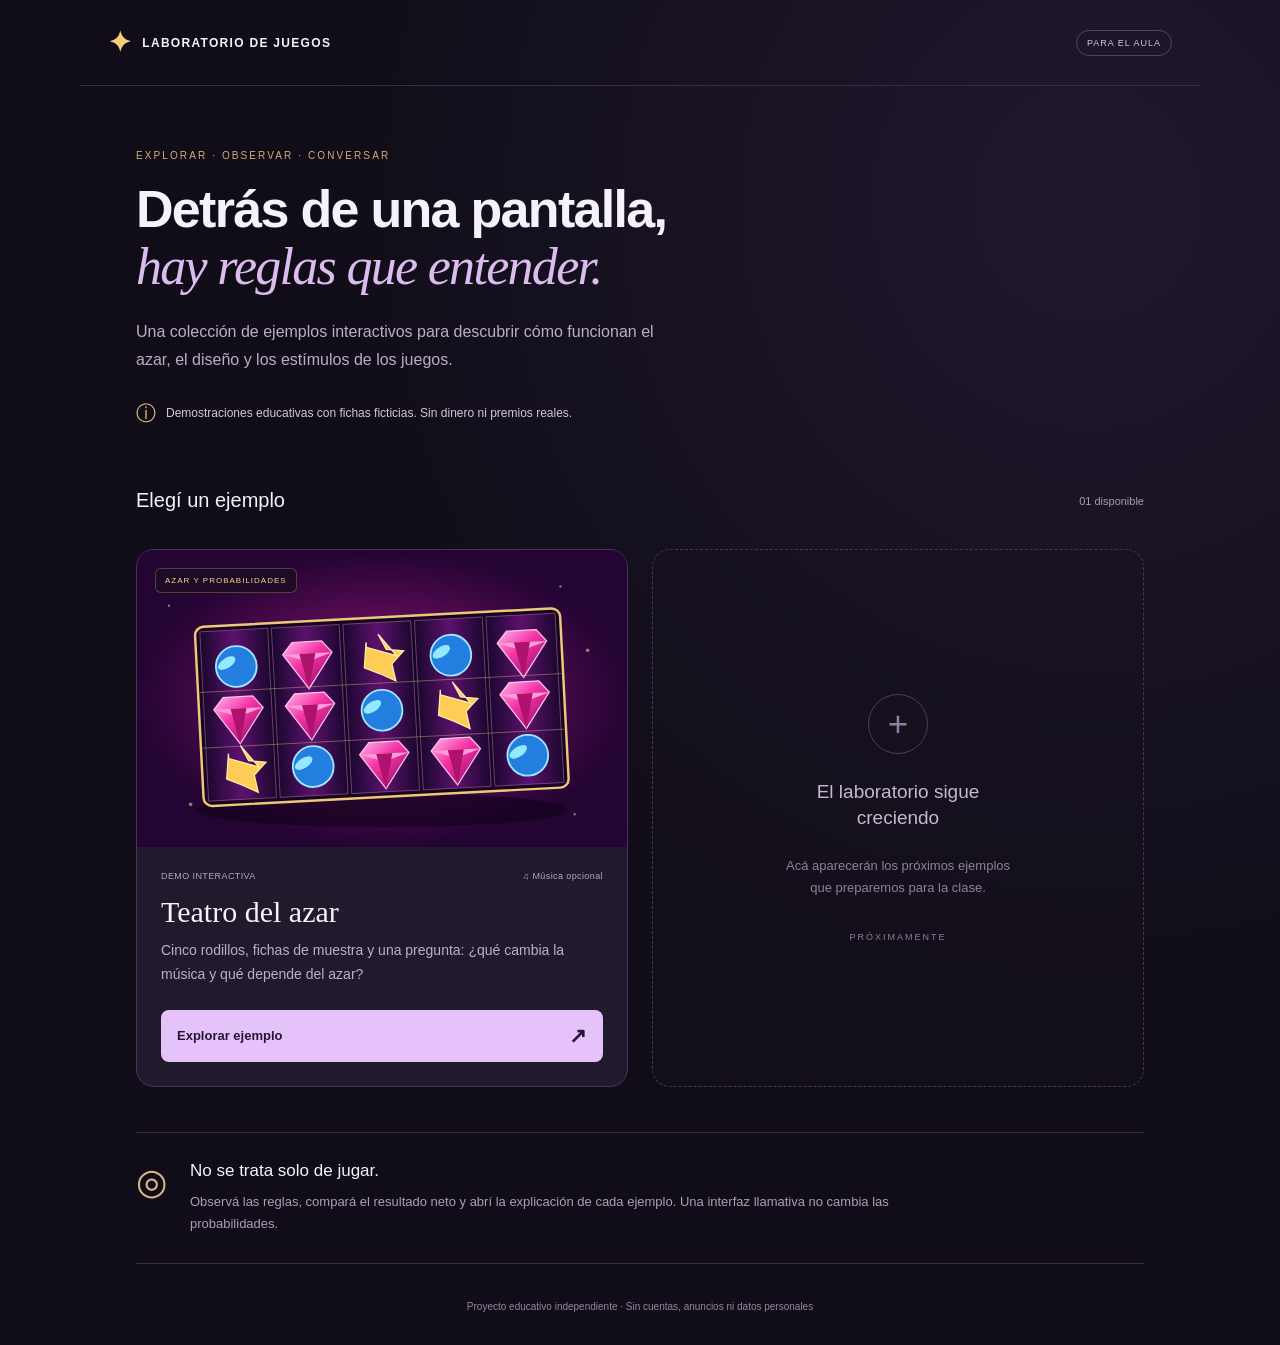
==== index.html @ a7aa3555 "Add educational game gallery and standalone Teatro del azar demo Open on a responsive selection scre" ====
<!doctype html>
<html lang="es"><head><meta charset="utf-8"><meta name="viewport" content="width=device-width,initial-scale=1"><title>Laboratorio de juegos · Ejemplos para el aula</title><link rel="stylesheet" href="gallery.css"></head><body>
<header class="site-header"><a class="brand" href="index.html"><span aria-hidden="true">✦</span> LABORATORIO DE JUEGOS</a><span class="tag">PARA EL AULA</span></header>
<main><section class="intro"><p class="eyebrow">EXPLORAR · OBSERVAR · CONVERSAR</p><h1>Detrás de una pantalla,<br><em>hay reglas que entender.</em></h1><p>Una colección de ejemplos interactivos para descubrir cómo funcionan el azar, el diseño y los estímulos de los juegos.</p><div class="note"><span aria-hidden="true">ⓘ</span> Demostraciones educativas con fichas ficticias. Sin dinero ni premios reales.</div></section>
<section class="catalog" aria-labelledby="examples"><div class="section-heading"><h2 id="examples">Elegí un ejemplo</h2><span>01 disponible</span></div><div class="cards"><a class="game-card" href="teatro-del-azar.html" aria-label="Abrir Teatro del azar"><div class="art"><img src="teatro-cover.svg" alt="Cinco rodillos violetas con gemas de colores y estrellas doradas"><span class="badge">AZAR Y PROBABILIDADES</span></div><div class="card-copy"><div class="card-meta"><span>DEMO INTERACTIVA</span><span>♫ Música opcional</span></div><h3>Teatro del azar</h3><p>Cinco rodillos, fichas de muestra y una pregunta: ¿qué cambia la música y qué depende del azar?</p><span class="open">Explorar ejemplo <span aria-hidden="true">↗</span></span></div></a><div class="coming"><span class="plus" aria-hidden="true">+</span><h3>El laboratorio sigue creciendo</h3><p>Acá aparecerán los próximos ejemplos que preparemos para la clase.</p><span class="coming-label">PRÓXIMAMENTE</span></div></div></section>
<section class="guide"><span class="guide-icon" aria-hidden="true">◎</span><div><h2>No se trata solo de jugar.</h2><p>Observá las reglas, compará el resultado neto y abrí la explicación de cada ejemplo. Una interfaz llamativa no cambia las probabilidades.</p></div></section></main><footer>Proyecto educativo independiente · Sin cuentas, anuncios ni datos personales</footer></body></html>
---- gallery.css ----
:root{color-scheme:dark;font-family:Arial,Helvetica,sans-serif;background:#100d18;color:#f6f2fb}*{box-sizing:border-box}body{margin:0;background:radial-gradient(ellipse at 85% 15%,#30213f88,transparent 50%),#100d18}a{color:inherit;text-decoration:none}a:focus-visible{outline:3px solid #dfbafc;outline-offset:6px}.site-header{max-width:1120px;margin:auto;display:flex;align-items:center;justify-content:space-between;padding:26px 28px;border-bottom:1px solid #342d40;gap:15px}.brand{font-size:12px;font-weight:700;letter-spacing:1.3px;display:flex;align-items:center;gap:10px}.brand>span{font-size:28px;color:#f7ce78}.tag{border:1px solid #51445e;padding:7px 10px;border-radius:20px;color:#d5c6e2;font-size:9px;letter-spacing:1px;white-space:nowrap}main{max-width:1064px;margin:auto;padding:0 28px}.intro{padding:64px 0 45px;max-width:720px}.eyebrow{font-size:10px;letter-spacing:2.1px;color:#d5ae75;margin:0 0 20px}h1{font-size:clamp(32px,4.5vw,52px);line-height:1.1;letter-spacing:-1.7px;margin:0 0 23px;font-weight:600}h1 em{font-family:Georgia,serif;font-weight:400;color:#dcbbed}.intro>p:not(.eyebrow){color:#b9afc6;font-size:16px;line-height:1.7;max-width:550px}.note{display:flex;align-items:center;gap:10px;font-size:12px;line-height:1.5;color:#d3c8dc;margin-top:25px}.note>span{color:#efc57b;font-size:20px}.section-heading{display:flex;justify-content:space-between;align-items:center;gap:15px;margin:0 0 20px}.section-heading h2{font-size:20px;font-weight:500}.section-heading>span{font-size:11px;color:#a79bb3}.cards{display:grid;grid-template-columns:1fr 1fr;gap:24px}.game-card{display:block;background:#211a2c;border:1px solid #4a365b;border-radius:18px;overflow:hidden;transition:border-color .2s,transform .2s}.game-card:hover{border-color:#c799e7;transform:translateY(-3px)}.art{position:relative;aspect-ratio:1.65;overflow:hidden;background:#370941}.art img{width:100%;height:100%;object-fit:cover;display:block}.badge{position:absolute;left:18px;top:18px;padding:7px 9px;background:#1b0d24cc;color:#f5d48f;border:1px solid #b28a6666;border-radius:6px;font-size:8px;letter-spacing:1px}.card-copy{padding:24px}.card-meta{display:flex;justify-content:space-between;gap:10px;font-size:9px;color:#b9a2c9;letter-spacing:.4px}.card-copy h3{font-family:Georgia,serif;font-size:30px;font-weight:400;margin:14px 0 10px}.card-copy p{font-size:14px;line-height:1.7;color:#bcb0c9;margin:0}.open{margin-top:23px;display:flex;justify-content:space-between;align-items:center;background:#e6c2fa;color:#281438;border-radius:8px;padding:14px 16px;font-size:13px;font-weight:bold}.open>span{font-size:21px}.coming{border:1px dashed #44384e;border-radius:18px;padding:40px;display:flex;flex-direction:column;align-items:center;justify-content:center;text-align:center;background:#19132055;color:#8f819d}.plus{display:grid;place-items:center;border:1px solid #4c3d57;border-radius:50%;height:60px;width:60px;font-size:35px;font-weight:300}.coming h3{color:#c6b8d2;font-size:19px;font-weight:400;max-width:220px;line-height:1.4;margin:25px 0 10px}.coming p{max-width:230px;font-size:13px;line-height:1.7}.coming-label{font-size:9px;letter-spacing:2px;margin-top:20px}.guide{display:flex;gap:23px;padding:28px 0;border-top:1px solid #342c3d;border-bottom:1px solid #342c3d;margin:45px 0 35px}.guide-icon{color:#d6b685;font-size:36px}.guide h2{font-size:17px;font-weight:500;margin:0 0 10px}.guide p{font-size:13px;line-height:1.7;color:#ac9eb8;margin:0;max-width:700px}footer{padding:0 25px 30px;text-align:center;font-size:10px;color:#95879f;line-height:1.6}@media(max-width:650px){.site-header{padding:20px}.brand{font-size:9px;letter-spacing:.8px}.brand>span{font-size:24px}.tag{font-size:8px;padding:6px 8px}main{padding:0 20px}.intro{padding:42px 0 25px}h1{font-size:34px}.intro>p:not(.eyebrow){font-size:14px}.cards{grid-template-columns:1fr}.coming{padding:25px}.coming .plus{height:42px;width:42px;font-size:25px}.coming h3{max-width:none;font-size:17px;margin:15px 0 5px}.coming p{max-width:270px;margin:7px 0}.coming-label{margin-top:13px}.guide{margin-top:30px;gap:15px}.card-copy{padding:20px}.section-heading h2{font-size:18px}}@media(prefers-reduced-motion:reduce){.game-card{transition:none}.game-card:hover{transform:none}}
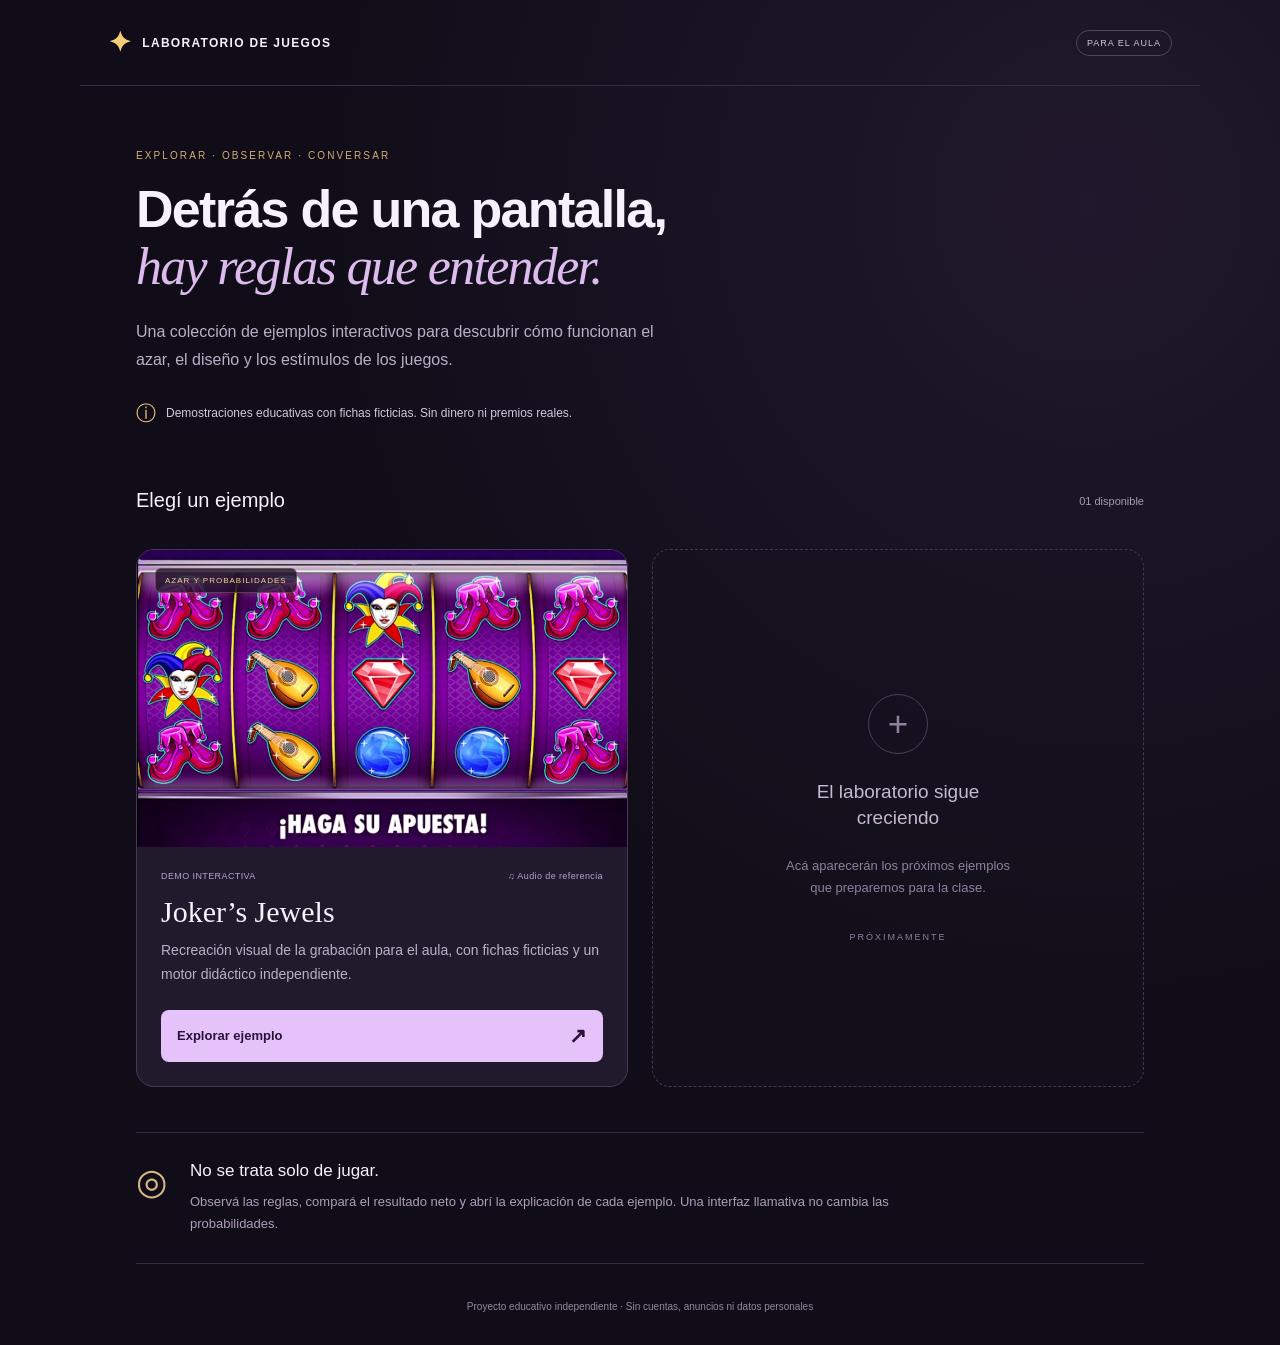
==== commit 91a104c8: "Reconstruct supplied recording visuals with source-frame atlas and interactive controls Render the r" ====
--- a/index.html
+++ b/index.html
@@ -2,5 +2,5 @@
 <html lang="es"><head><meta charset="utf-8"><meta name="viewport" content="width=device-width,initial-scale=1"><title>Laboratorio de juegos · Ejemplos para el aula</title><link rel="stylesheet" href="gallery.css"></head><body>
 <header class="site-header"><a class="brand" href="index.html"><span aria-hidden="true">✦</span> LABORATORIO DE JUEGOS</a><span class="tag">PARA EL AULA</span></header>
 <main><section class="intro"><p class="eyebrow">EXPLORAR · OBSERVAR · CONVERSAR</p><h1>Detrás de una pantalla,<br><em>hay reglas que entender.</em></h1><p>Una colección de ejemplos interactivos para descubrir cómo funcionan el azar, el diseño y los estímulos de los juegos.</p><div class="note"><span aria-hidden="true">ⓘ</span> Demostraciones educativas con fichas ficticias. Sin dinero ni premios reales.</div></section>
-<section class="catalog" aria-labelledby="examples"><div class="section-heading"><h2 id="examples">Elegí un ejemplo</h2><span>01 disponible</span></div><div class="cards"><a class="game-card" href="teatro-del-azar.html" aria-label="Abrir Teatro del azar"><div class="art"><img src="teatro-cover.svg" alt="Cinco rodillos violetas con gemas de colores y estrellas doradas"><span class="badge">AZAR Y PROBABILIDADES</span></div><div class="card-copy"><div class="card-meta"><span>DEMO INTERACTIVA</span><span>♫ Música opcional</span></div><h3>Teatro del azar</h3><p>Cinco rodillos, fichas de muestra y una pregunta: ¿qué cambia la música y qué depende del azar?</p><span class="open">Explorar ejemplo <span aria-hidden="true">↗</span></span></div></a><div class="coming"><span class="plus" aria-hidden="true">+</span><h3>El laboratorio sigue creciendo</h3><p>Acá aparecerán los próximos ejemplos que preparemos para la clase.</p><span class="coming-label">PRÓXIMAMENTE</span></div></div></section>
+<section class="catalog" aria-labelledby="examples"><div class="section-heading"><h2 id="examples">Elegí un ejemplo</h2><span>01 disponible</span></div><div class="cards"><a class="game-card" href="teatro-del-azar.html" aria-label="Abrir recreación visual"><div class="art"><img src="assets/reference-frame.jpg" alt="Cinco rodillos violetas con gemas de colores y estrellas doradas"><span class="badge">AZAR Y PROBABILIDADES</span></div><div class="card-copy"><div class="card-meta"><span>DEMO INTERACTIVA</span><span>♫ Audio de referencia</span></div><h3>Joker’s Jewels</h3><p>Recreación visual de la grabación para el aula, con fichas ficticias y un motor didáctico independiente.</p><span class="open">Explorar ejemplo <span aria-hidden="true">↗</span></span></div></a><div class="coming"><span class="plus" aria-hidden="true">+</span><h3>El laboratorio sigue creciendo</h3><p>Acá aparecerán los próximos ejemplos que preparemos para la clase.</p><span class="coming-label">PRÓXIMAMENTE</span></div></div></section>
 <section class="guide"><span class="guide-icon" aria-hidden="true">◎</span><div><h2>No se trata solo de jugar.</h2><p>Observá las reglas, compará el resultado neto y abrí la explicación de cada ejemplo. Una interfaz llamativa no cambia las probabilidades.</p></div></section></main><footer>Proyecto educativo independiente · Sin cuentas, anuncios ni datos personales</footer></body></html>
--- a/gallery.css
+++ b/gallery.css
@@ -1 +1,3 @@
 :root{color-scheme:dark;font-family:Arial,Helvetica,sans-serif;background:#100d18;color:#f6f2fb}*{box-sizing:border-box}body{margin:0;background:radial-gradient(ellipse at 85% 15%,#30213f88,transparent 50%),#100d18}a{color:inherit;text-decoration:none}a:focus-visible{outline:3px solid #dfbafc;outline-offset:6px}.site-header{max-width:1120px;margin:auto;display:flex;align-items:center;justify-content:space-between;padding:26px 28px;border-bottom:1px solid #342d40;gap:15px}.brand{font-size:12px;font-weight:700;letter-spacing:1.3px;display:flex;align-items:center;gap:10px}.brand>span{font-size:28px;color:#f7ce78}.tag{border:1px solid #51445e;padding:7px 10px;border-radius:20px;color:#d5c6e2;font-size:9px;letter-spacing:1px;white-space:nowrap}main{max-width:1064px;margin:auto;padding:0 28px}.intro{padding:64px 0 45px;max-width:720px}.eyebrow{font-size:10px;letter-spacing:2.1px;color:#d5ae75;margin:0 0 20px}h1{font-size:clamp(32px,4.5vw,52px);line-height:1.1;letter-spacing:-1.7px;margin:0 0 23px;font-weight:600}h1 em{font-family:Georgia,serif;font-weight:400;color:#dcbbed}.intro>p:not(.eyebrow){color:#b9afc6;font-size:16px;line-height:1.7;max-width:550px}.note{display:flex;align-items:center;gap:10px;font-size:12px;line-height:1.5;color:#d3c8dc;margin-top:25px}.note>span{color:#efc57b;font-size:20px}.section-heading{display:flex;justify-content:space-between;align-items:center;gap:15px;margin:0 0 20px}.section-heading h2{font-size:20px;font-weight:500}.section-heading>span{font-size:11px;color:#a79bb3}.cards{display:grid;grid-template-columns:1fr 1fr;gap:24px}.game-card{display:block;background:#211a2c;border:1px solid #4a365b;border-radius:18px;overflow:hidden;transition:border-color .2s,transform .2s}.game-card:hover{border-color:#c799e7;transform:translateY(-3px)}.art{position:relative;aspect-ratio:1.65;overflow:hidden;background:#370941}.art img{width:100%;height:100%;object-fit:cover;display:block}.badge{position:absolute;left:18px;top:18px;padding:7px 9px;background:#1b0d24cc;color:#f5d48f;border:1px solid #b28a6666;border-radius:6px;font-size:8px;letter-spacing:1px}.card-copy{padding:24px}.card-meta{display:flex;justify-content:space-between;gap:10px;font-size:9px;color:#b9a2c9;letter-spacing:.4px}.card-copy h3{font-family:Georgia,serif;font-size:30px;font-weight:400;margin:14px 0 10px}.card-copy p{font-size:14px;line-height:1.7;color:#bcb0c9;margin:0}.open{margin-top:23px;display:flex;justify-content:space-between;align-items:center;background:#e6c2fa;color:#281438;border-radius:8px;padding:14px 16px;font-size:13px;font-weight:bold}.open>span{font-size:21px}.coming{border:1px dashed #44384e;border-radius:18px;padding:40px;display:flex;flex-direction:column;align-items:center;justify-content:center;text-align:center;background:#19132055;color:#8f819d}.plus{display:grid;place-items:center;border:1px solid #4c3d57;border-radius:50%;height:60px;width:60px;font-size:35px;font-weight:300}.coming h3{color:#c6b8d2;font-size:19px;font-weight:400;max-width:220px;line-height:1.4;margin:25px 0 10px}.coming p{max-width:230px;font-size:13px;line-height:1.7}.coming-label{font-size:9px;letter-spacing:2px;margin-top:20px}.guide{display:flex;gap:23px;padding:28px 0;border-top:1px solid #342c3d;border-bottom:1px solid #342c3d;margin:45px 0 35px}.guide-icon{color:#d6b685;font-size:36px}.guide h2{font-size:17px;font-weight:500;margin:0 0 10px}.guide p{font-size:13px;line-height:1.7;color:#ac9eb8;margin:0;max-width:700px}footer{padding:0 25px 30px;text-align:center;font-size:10px;color:#95879f;line-height:1.6}@media(max-width:650px){.site-header{padding:20px}.brand{font-size:9px;letter-spacing:.8px}.brand>span{font-size:24px}.tag{font-size:8px;padding:6px 8px}main{padding:0 20px}.intro{padding:42px 0 25px}h1{font-size:34px}.intro>p:not(.eyebrow){font-size:14px}.cards{grid-template-columns:1fr}.coming{padding:25px}.coming .plus{height:42px;width:42px;font-size:25px}.coming h3{max-width:none;font-size:17px;margin:15px 0 5px}.coming p{max-width:270px;margin:7px 0}.coming-label{margin-top:13px}.guide{margin-top:30px;gap:15px}.card-copy{padding:20px}.section-heading h2{font-size:18px}}@media(prefers-reduced-motion:reduce){.game-card{transition:none}.game-card:hover{transform:none}}
+
+.art img{object-position:center 47%}
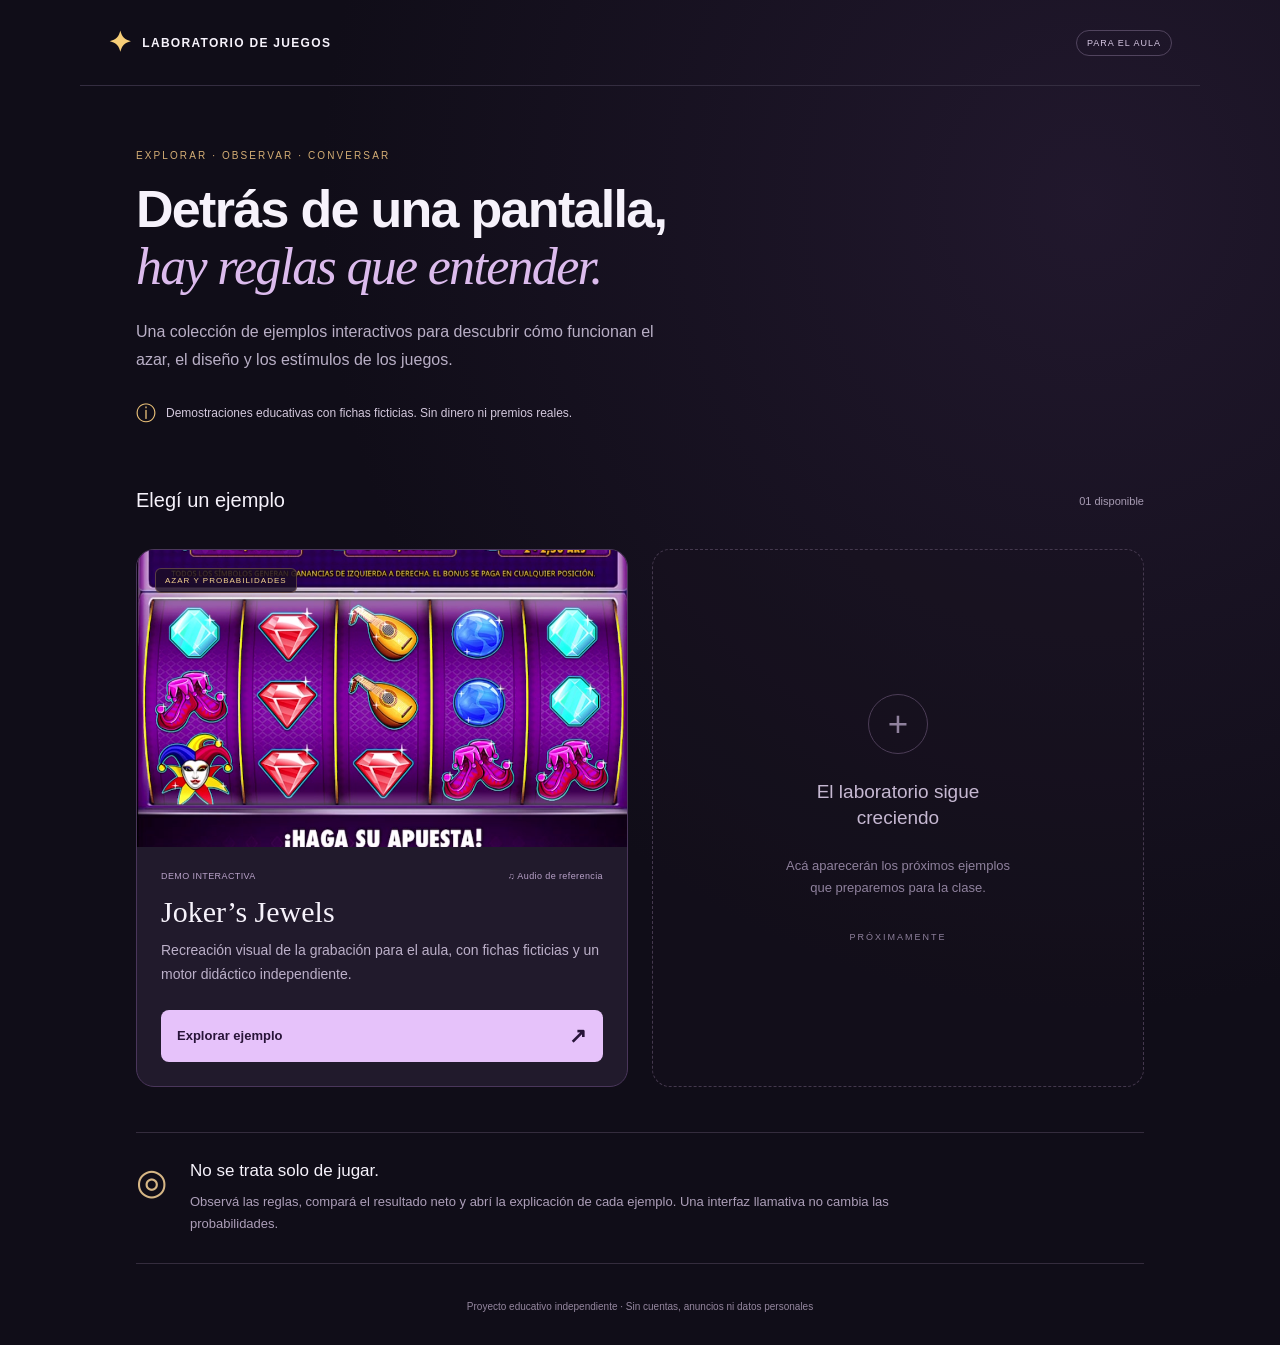
==== commit 3eaa2d40: "Separate Joker music and action sounds; preserve settled reels on quick stop Replace the mixed scree" ====
--- a/index.html
+++ b/index.html
@@ -2,5 +2,5 @@
 <html lang="es"><head><meta charset="utf-8"><meta name="viewport" content="width=device-width,initial-scale=1"><title>Laboratorio de juegos · Ejemplos para el aula</title><link rel="stylesheet" href="gallery.css"></head><body>
 <header class="site-header"><a class="brand" href="index.html"><span aria-hidden="true">✦</span> LABORATORIO DE JUEGOS</a><span class="tag">PARA EL AULA</span></header>
 <main><section class="intro"><p class="eyebrow">EXPLORAR · OBSERVAR · CONVERSAR</p><h1>Detrás de una pantalla,<br><em>hay reglas que entender.</em></h1><p>Una colección de ejemplos interactivos para descubrir cómo funcionan el azar, el diseño y los estímulos de los juegos.</p><div class="note"><span aria-hidden="true">ⓘ</span> Demostraciones educativas con fichas ficticias. Sin dinero ni premios reales.</div></section>
-<section class="catalog" aria-labelledby="examples"><div class="section-heading"><h2 id="examples">Elegí un ejemplo</h2><span>01 disponible</span></div><div class="cards"><a class="game-card" href="teatro-del-azar.html" aria-label="Abrir recreación visual"><div class="art"><img src="assets/reference-frame.jpg" alt="Cinco rodillos violetas con gemas de colores y estrellas doradas"><span class="badge">AZAR Y PROBABILIDADES</span></div><div class="card-copy"><div class="card-meta"><span>DEMO INTERACTIVA</span><span>♫ Audio de referencia</span></div><h3>Joker’s Jewels</h3><p>Recreación visual de la grabación para el aula, con fichas ficticias y un motor didáctico independiente.</p><span class="open">Explorar ejemplo <span aria-hidden="true">↗</span></span></div></a><div class="coming"><span class="plus" aria-hidden="true">+</span><h3>El laboratorio sigue creciendo</h3><p>Acá aparecerán los próximos ejemplos que preparemos para la clase.</p><span class="coming-label">PRÓXIMAMENTE</span></div></div></section>
+<section class="catalog" aria-labelledby="examples"><div class="section-heading"><h2 id="examples">Elegí un ejemplo</h2><span>01 disponible</span></div><div class="cards"><a class="game-card" href="teatro-del-azar.html?v=20261010" aria-label="Abrir recreación visual"><div class="art"><img src="assets/reference-frame.jpg" alt="Cinco rodillos violetas con gemas de colores y estrellas doradas"><span class="badge">AZAR Y PROBABILIDADES</span></div><div class="card-copy"><div class="card-meta"><span>DEMO INTERACTIVA</span><span>♫ Audio de referencia</span></div><h3>Joker’s Jewels</h3><p>Recreación visual de la grabación para el aula, con fichas ficticias y un motor didáctico independiente.</p><span class="open">Explorar ejemplo <span aria-hidden="true">↗</span></span></div></a><div class="coming"><span class="plus" aria-hidden="true">+</span><h3>El laboratorio sigue creciendo</h3><p>Acá aparecerán los próximos ejemplos que preparemos para la clase.</p><span class="coming-label">PRÓXIMAMENTE</span></div></div></section>
 <section class="guide"><span class="guide-icon" aria-hidden="true">◎</span><div><h2>No se trata solo de jugar.</h2><p>Observá las reglas, compará el resultado neto y abrí la explicación de cada ejemplo. Una interfaz llamativa no cambia las probabilidades.</p></div></section></main><footer>Proyecto educativo independiente · Sin cuentas, anuncios ni datos personales</footer></body></html>
